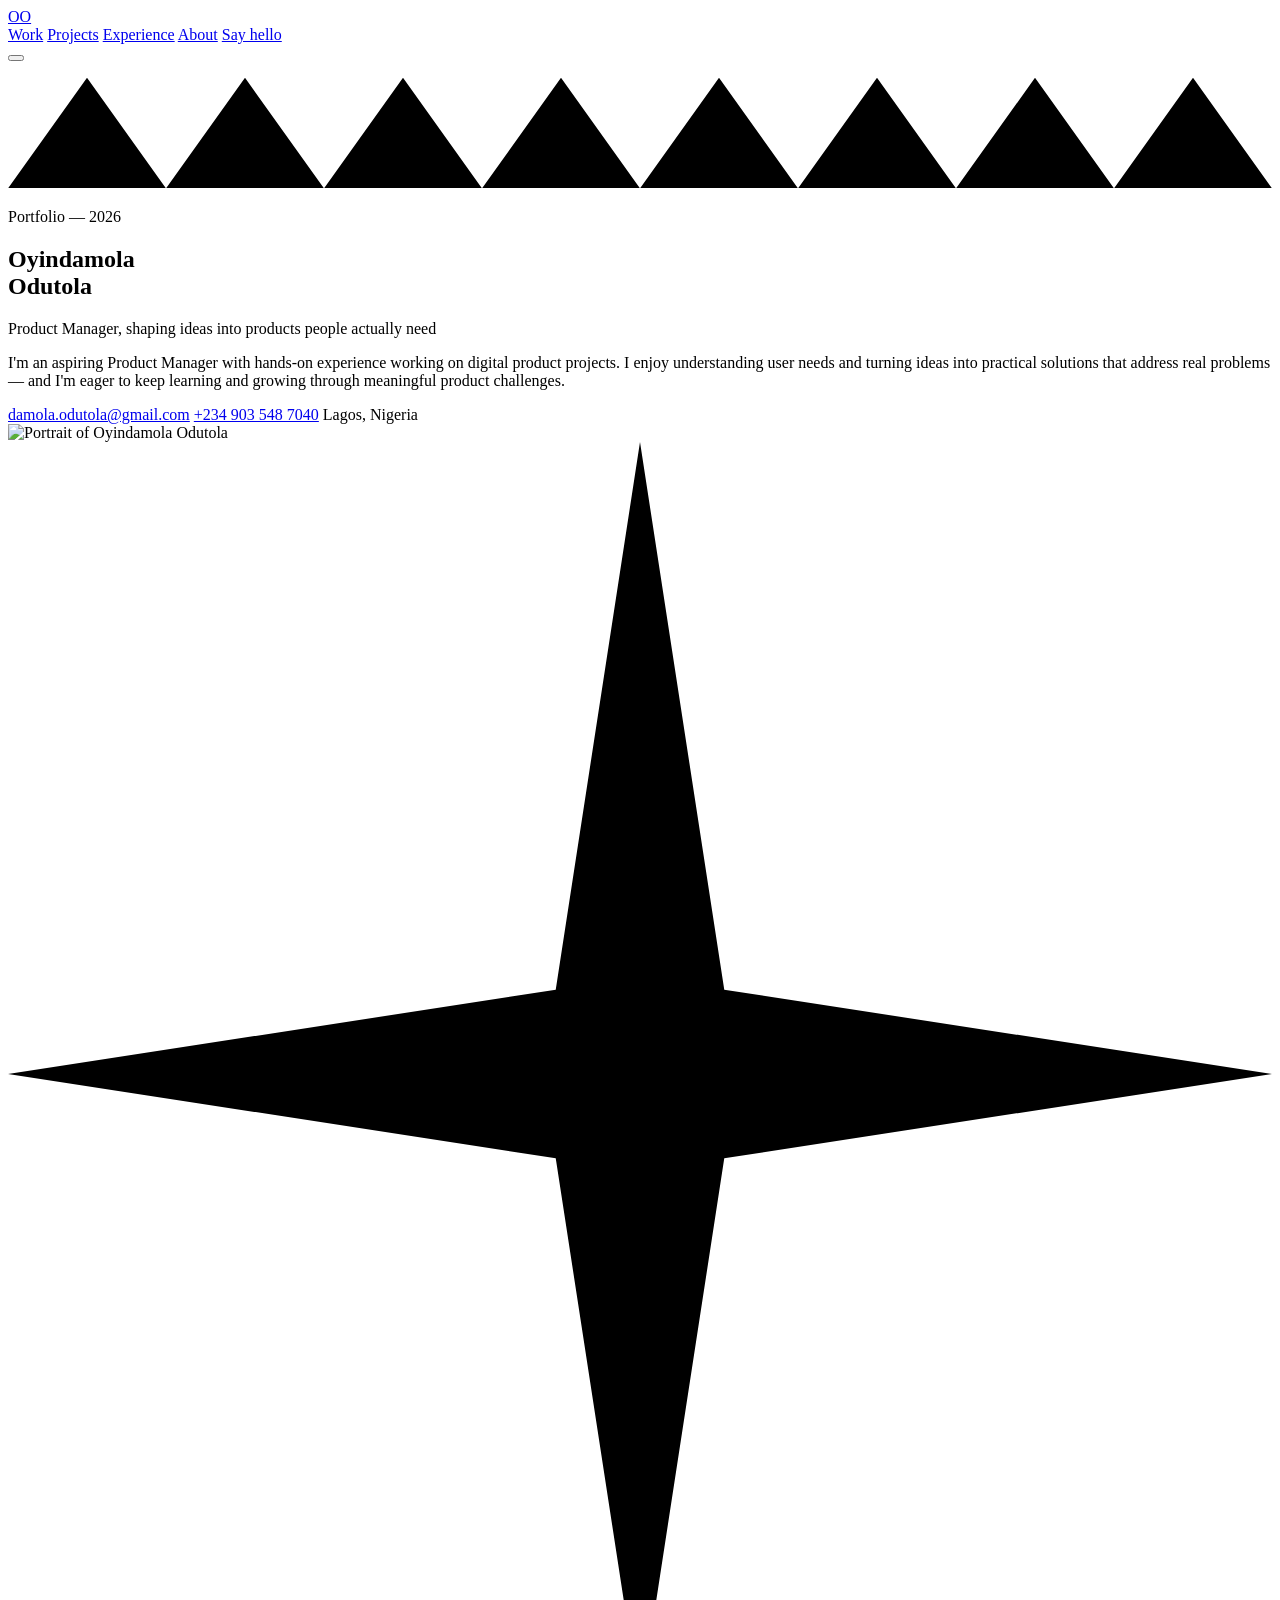
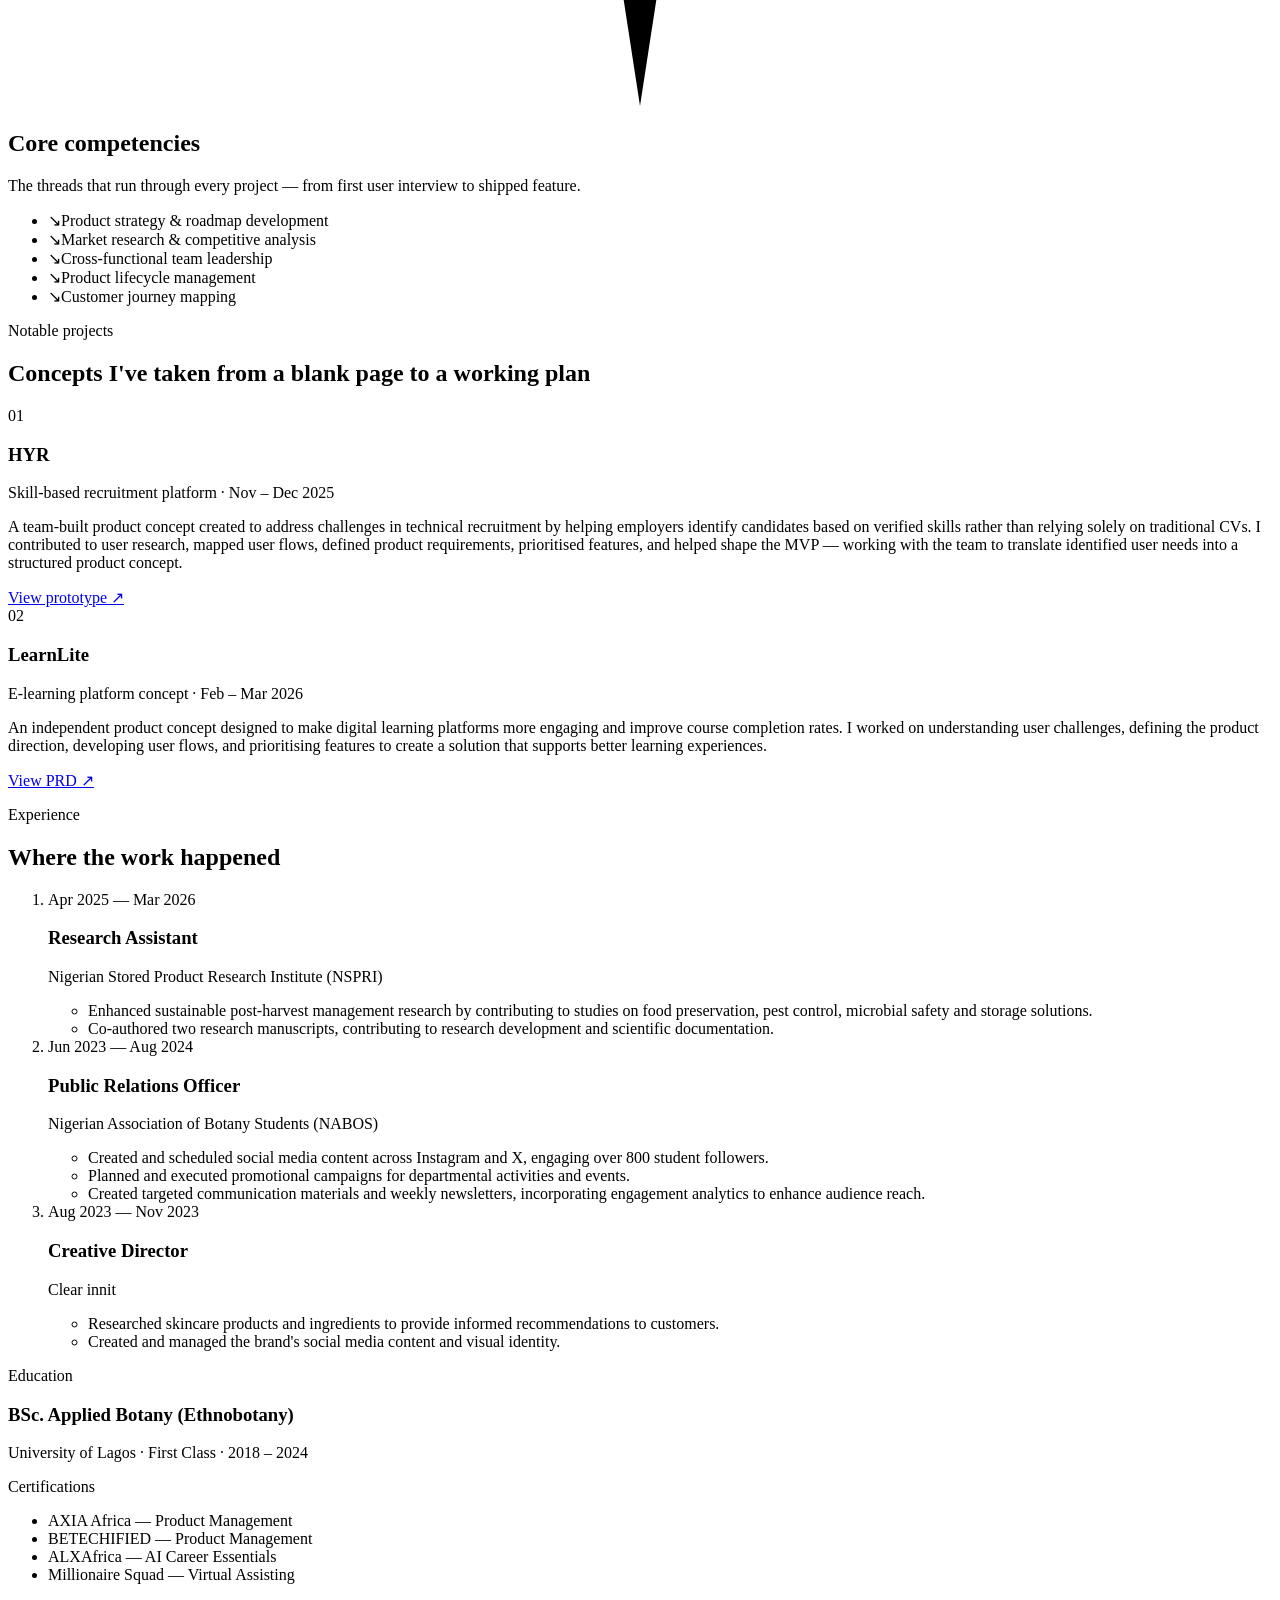
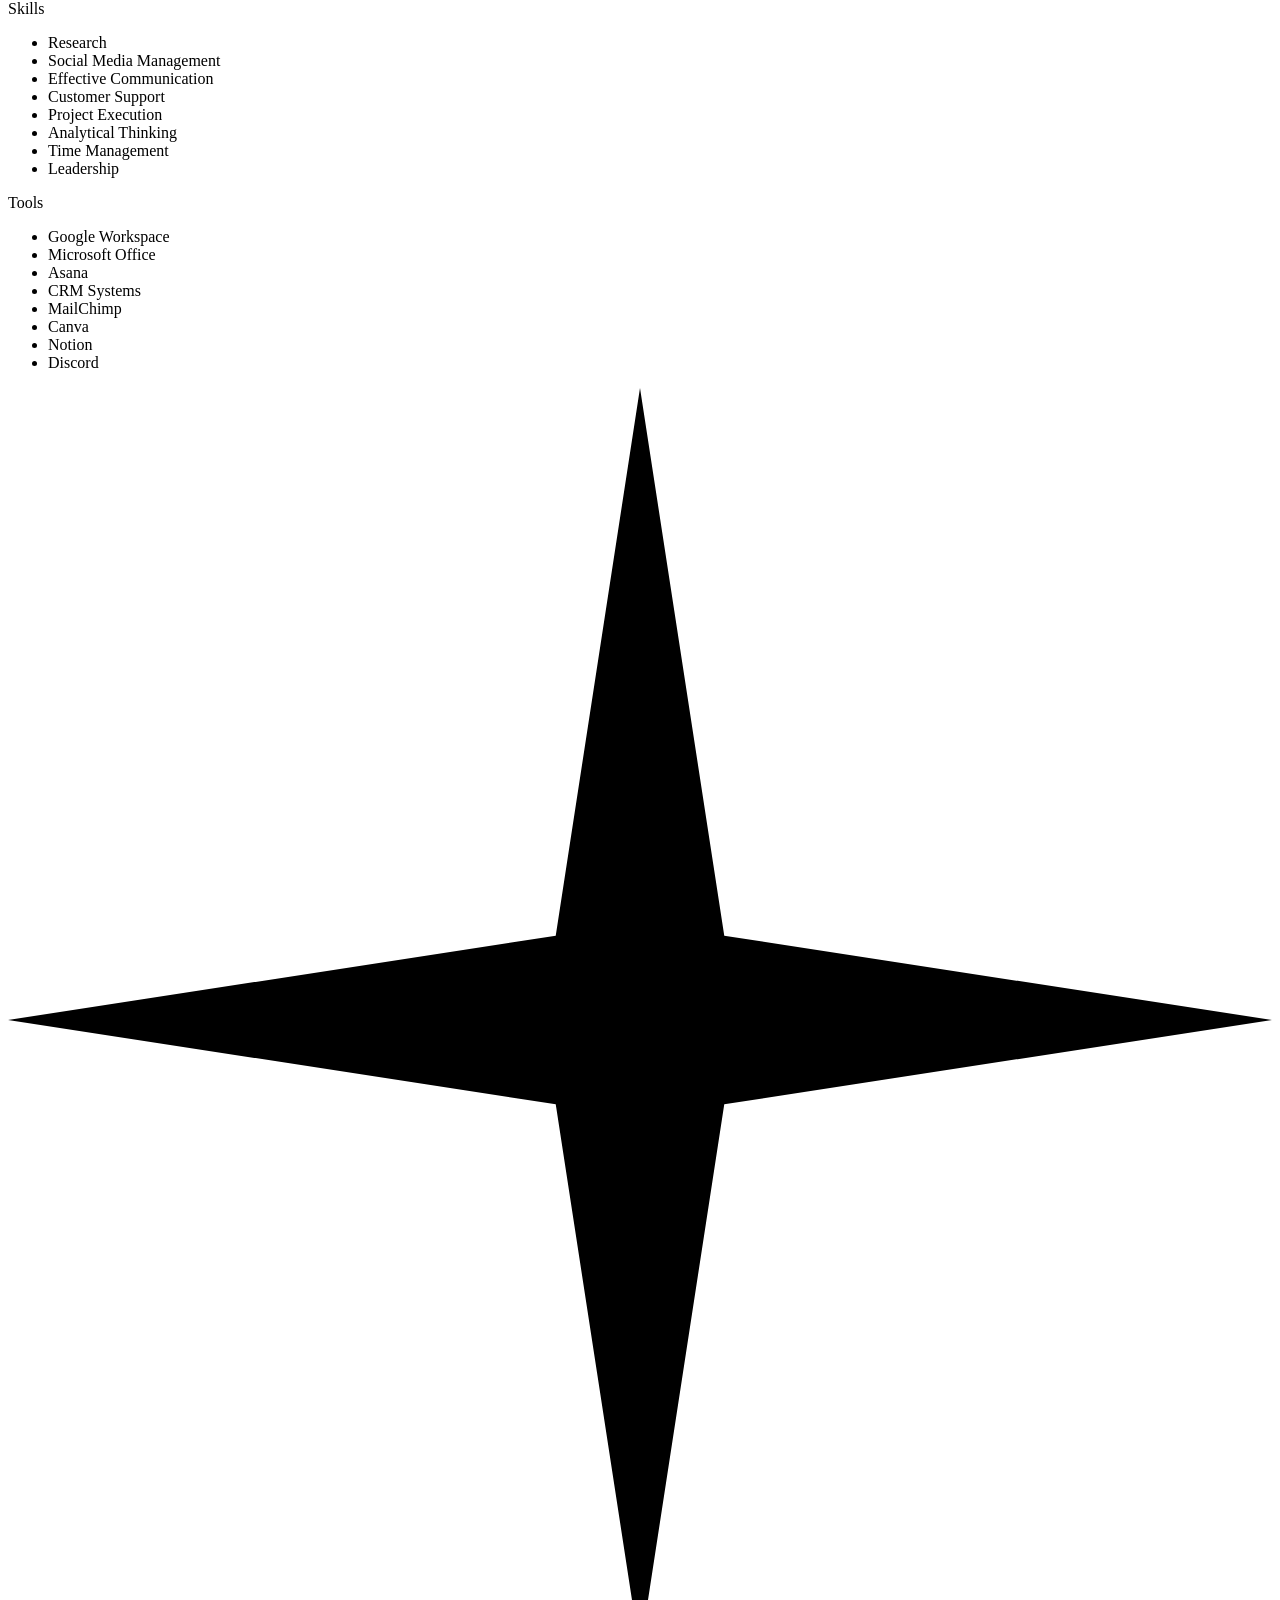
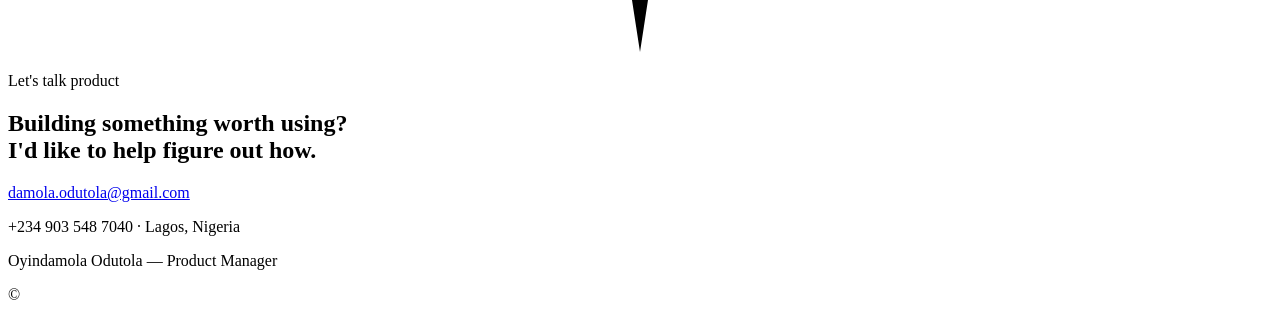
==== index.html @ ddc4e9e8 "Index.html file (groundwork)" ====
<!DOCTYPE html>
<html lang="en">
<head>
<meta charset="UTF-8" />
<meta name="viewport" content="width=device-width, initial-scale=1.0" />
<title>Oyindamola Odutola — Product Manager</title>
<meta name="description" content="Portfolio of Oyindamola Odutola, Product Manager — product strategy, research-led design, and product lifecycle management." />
<link rel="preconnect" href="https://fonts.googleapis.com">
<link rel="preconnect" href="https://fonts.gstatic.com" crossorigin>
<link href="https://fonts.googleapis.com/css2?family=Fraunces:ital,opsz,wght@0,9..144,300;0,9..144,500;0,9..144,600;1,9..144,500&family=Manrope:wght@400;500;600;700;800&display=swap" rel="stylesheet">
<link rel="stylesheet" href="css/styles.css">
</head>
<body>

<div class="grain"></div>

<header class="nav" id="nav">
  <a href="#top" class="nav__mark">OO</a>
  <nav class="nav__links">
    <a href="#work">Work</a>
    <a href="#projects">Projects</a>
    <a href="#experience">Experience</a>
    <a href="#about">About</a>
    <a href="#contact" class="nav__cta">Say hello</a>
  </nav>
  <button class="nav__toggle" id="navToggle" aria-label="Open menu" aria-expanded="false">
    <span></span><span></span><span></span>
  </button>
</header>

<main>

  <!-- HERO -->
  <section class="hero" id="top">
    <div class="hero__pattern" aria-hidden="true">
      <svg viewBox="0 0 400 40" preserveAspectRatio="none" class="hero__zig">
        <polyline points="0,40 25,5 50,40 75,5 100,40 125,5 150,40 175,5 200,40 225,5 250,40 275,5 300,40 325,5 350,40 375,5 400,40" />
      </svg>
    </div>

    <div class="hero__inner">
      <div class="hero__text">
        <p class="eyebrow">Portfolio — 2026</p>
        <h1 class="hero__name">
          Oyindamola<br><span>Odutola</span>
        </h1>
        <p class="hero__role">Product Manager, shaping ideas into products people actually need</p>
        <p class="hero__intro">I'm an aspiring Product Manager with hands-on experience working on digital product projects. I enjoy understanding user needs and turning ideas into practical solutions that address real problems — and I'm eager to keep learning and growing through meaningful product challenges.</p>
        <div class="hero__contact">
          <a href="mailto:damola.odutola@gmail.com">damola.odutola@gmail.com</a>
          <span class="dot" aria-hidden="true"></span>
          <a href="tel:+2349035487040">+234 903 548 7040</a>
          <span class="dot" aria-hidden="true"></span>
          <span>Lagos, Nigeria</span>
        </div>
      </div>

      <div class="hero__portrait">
        <div class="hero__portrait-frame">
          <img src="assets/oyinda.jpg" alt="Portrait of Oyindamola Odutola" />
        </div>
        <svg class="spark spark--1" viewBox="0 0 60 60" aria-hidden="true"><path d="M30 0 L34 26 L60 30 L34 34 L30 60 L26 34 L0 30 L26 26 Z"/></svg>
      </div>
    </div>
  </section>

  <!-- CORE COMPETENCIES -->
  <section class="strengths" id="work">
    <div class="strengths__head">
      <h2>Core competencies</h2>
      <p>The threads that run through every project — from first user interview to shipped feature.</p>
    </div>
    <ul class="strengths__list">
      <li><span class="strengths__arrow">↘</span>Product strategy &amp; roadmap development</li>
      <li><span class="strengths__arrow">↘</span>Market research &amp; competitive analysis</li>
      <li><span class="strengths__arrow">↘</span>Cross-functional team leadership</li>
      <li><span class="strengths__arrow">↘</span>Product lifecycle management</li>
      <li><span class="strengths__arrow">↘</span>Customer journey mapping</li>
    </ul>
  </section>

  <!-- PROJECTS -->
  <section class="projects" id="projects">
    <div class="section-head">
      <p class="eyebrow eyebrow--dark">Notable projects</p>
      <h2>Concepts I've taken from a blank page to a working plan</h2>
    </div>

    <article class="project">
      <div class="project__index">01</div>
      <div class="project__body">
        <h3>HYR</h3>
        <p class="project__tag">Skill-based recruitment platform · Nov – Dec 2025</p>
        <p>A team-built product concept created to address challenges in technical recruitment by helping employers identify candidates based on verified skills rather than relying solely on traditional CVs. I contributed to user research, mapped user flows, defined product requirements, prioritised features, and helped shape the MVP — working with the team to translate identified user needs into a structured product concept.</p>
        <a class="project__link" href="https://www.figma.com/design/SMCqsNbEdlkwix0XKH2Zfy/Untitled?mode-id=0-1&p=1" target="_blank" rel="noopener">View prototype ↗</a>
      </div>
    </article>

    <article class="project">
      <div class="project__index">02</div>
      <div class="project__body">
        <h3>LearnLite</h3>
        <p class="project__tag">E-learning platform concept · Feb – Mar 2026</p>
        <p>An independent product concept designed to make digital learning platforms more engaging and improve course completion rates. I worked on understanding user challenges, defining the product direction, developing user flows, and prioritising features to create a solution that supports better learning experiences.</p>
        <a class="project__link" href="https://app.notion.com/p/Axia-Africa-Product-management-project-by-Oyindamola-Odutola-0f46622f436d4f3d8ca7ef68ef41b568" target="_blank" rel="noopener">View PRD ↗</a>
      </div>
    </article>
  </section>

  <!-- EXPERIENCE -->
  <section class="experience" id="experience">
    <div class="section-head section-head--light">
      <p class="eyebrow">Experience</p>
      <h2>Where the work happened</h2>
    </div>

    <ol class="timeline">
      <li class="timeline__item">
        <div class="timeline__date">Apr 2025 — Mar 2026</div>
        <div class="timeline__content">
          <h3>Research Assistant</h3>
          <p class="timeline__org">Nigerian Stored Product Research Institute (NSPRI)</p>
          <ul>
            <li>Enhanced sustainable post-harvest management research by contributing to studies on food preservation, pest control, microbial safety and storage solutions.</li>
            <li>Co-authored two research manuscripts, contributing to research development and scientific documentation.</li>
          </ul>
        </div>
      </li>

      <li class="timeline__item">
        <div class="timeline__date">Jun 2023 — Aug 2024</div>
        <div class="timeline__content">
          <h3>Public Relations Officer</h3>
          <p class="timeline__org">Nigerian Association of Botany Students (NABOS)</p>
          <ul>
            <li>Created and scheduled social media content across Instagram and X, engaging over 800 student followers.</li>
            <li>Planned and executed promotional campaigns for departmental activities and events.</li>
            <li>Created targeted communication materials and weekly newsletters, incorporating engagement analytics to enhance audience reach.</li>
          </ul>
        </div>
      </li>

      <li class="timeline__item">
        <div class="timeline__date">Aug 2023 — Nov 2023</div>
        <div class="timeline__content">
          <h3>Creative Director</h3>
          <p class="timeline__org">Clear innit</p>
          <ul>
            <li>Researched skincare products and ingredients to provide informed recommendations to customers.</li>
            <li>Created and managed the brand's social media content and visual identity.</li>
          </ul>
        </div>
      </li>
    </ol>
  </section>

  <!-- ABOUT: EDUCATION + CERTS + SKILLS -->
  <section class="about" id="about">
    <div class="about__col">
      <p class="eyebrow eyebrow--dark">Education</p>
      <h3>BSc. Applied Botany <span>(Ethnobotany)</span></h3>
      <p class="about__meta">University of Lagos · First Class · 2018 – 2024</p>

      <p class="eyebrow eyebrow--dark about__certs-label">Certifications</p>
      <ul class="about__certs">
        <li>AXIA Africa — Product Management</li>
        <li>BETECHIFIED — Product Management</li>
        <li>ALXAfrica — AI Career Essentials</li>
        <li>Millionaire Squad — Virtual Assisting</li>
      </ul>
    </div>

    <div class="about__col">
      <p class="eyebrow eyebrow--dark">Skills</p>
      <ul class="pills">
        <li>Research</li>
        <li>Social Media Management</li>
        <li>Effective Communication</li>
        <li>Customer Support</li>
        <li>Project Execution</li>
        <li>Analytical Thinking</li>
        <li>Time Management</li>
        <li>Leadership</li>
      </ul>

      <p class="eyebrow eyebrow--dark about__certs-label">Tools</p>
      <ul class="pills pills--outline">
        <li>Google Workspace</li>
        <li>Microsoft Office</li>
        <li>Asana</li>
        <li>CRM Systems</li>
        <li>MailChimp</li>
        <li>Canva</li>
        <li>Notion</li>
        <li>Discord</li>
      </ul>
    </div>
  </section>

  <!-- CONTACT -->
  <section class="contact" id="contact">
    <svg class="spark spark--2" viewBox="0 0 60 60" aria-hidden="true"><path d="M30 0 L34 26 L60 30 L34 34 L30 60 L26 34 L0 30 L26 26 Z"/></svg>
    <p class="eyebrow">Let's talk product</p>
    <h2>Building something worth using?<br>I'd like to help figure out how.</h2>
    <a class="contact__cta" href="mailto:damola.odutola@gmail.com">damola.odutola@gmail.com</a>
    <p class="contact__phone">+234 903 548 7040 · Lagos, Nigeria</p>
  </section>

</main>

<footer class="footer">
  <p>Oyindamola Odutola — Product Manager</p>
  <p>&copy; <span id="year"></span></p>
</footer>

<script src="js/script.js"></script>
</body>
</html>
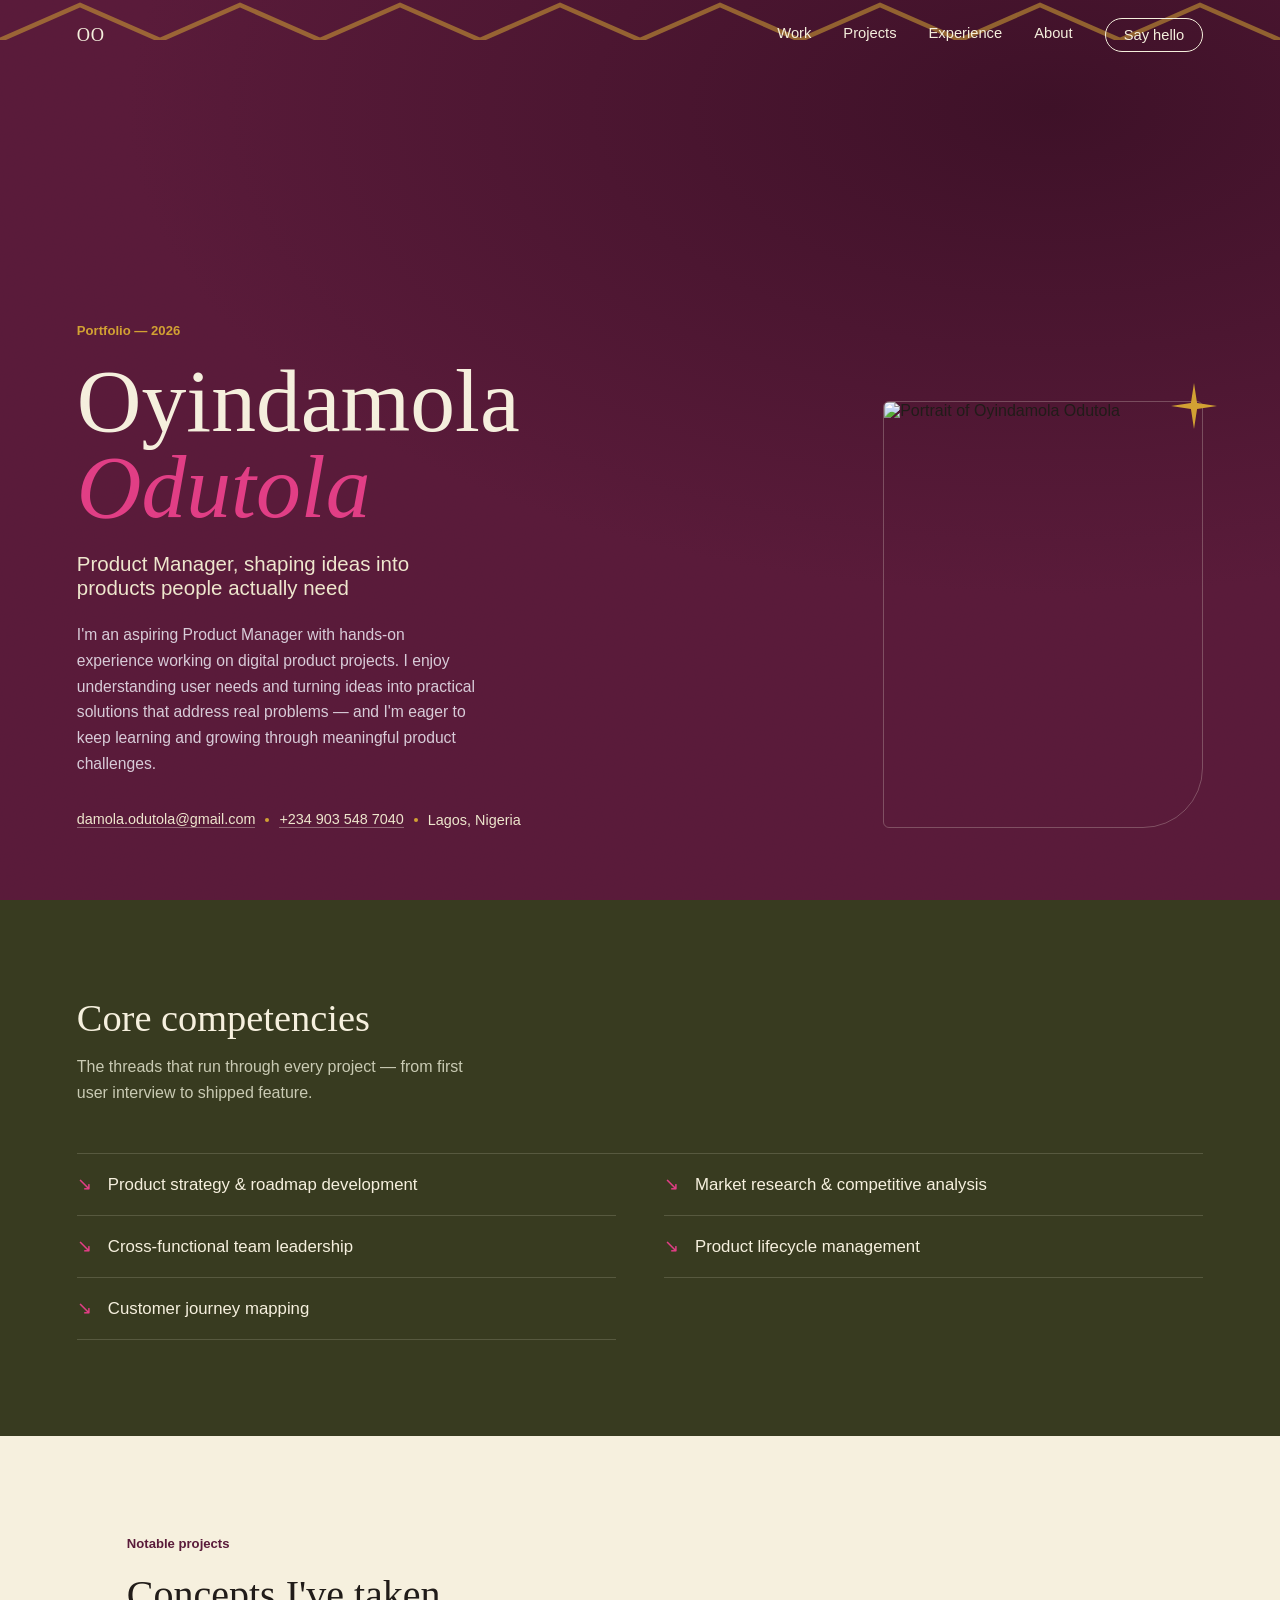
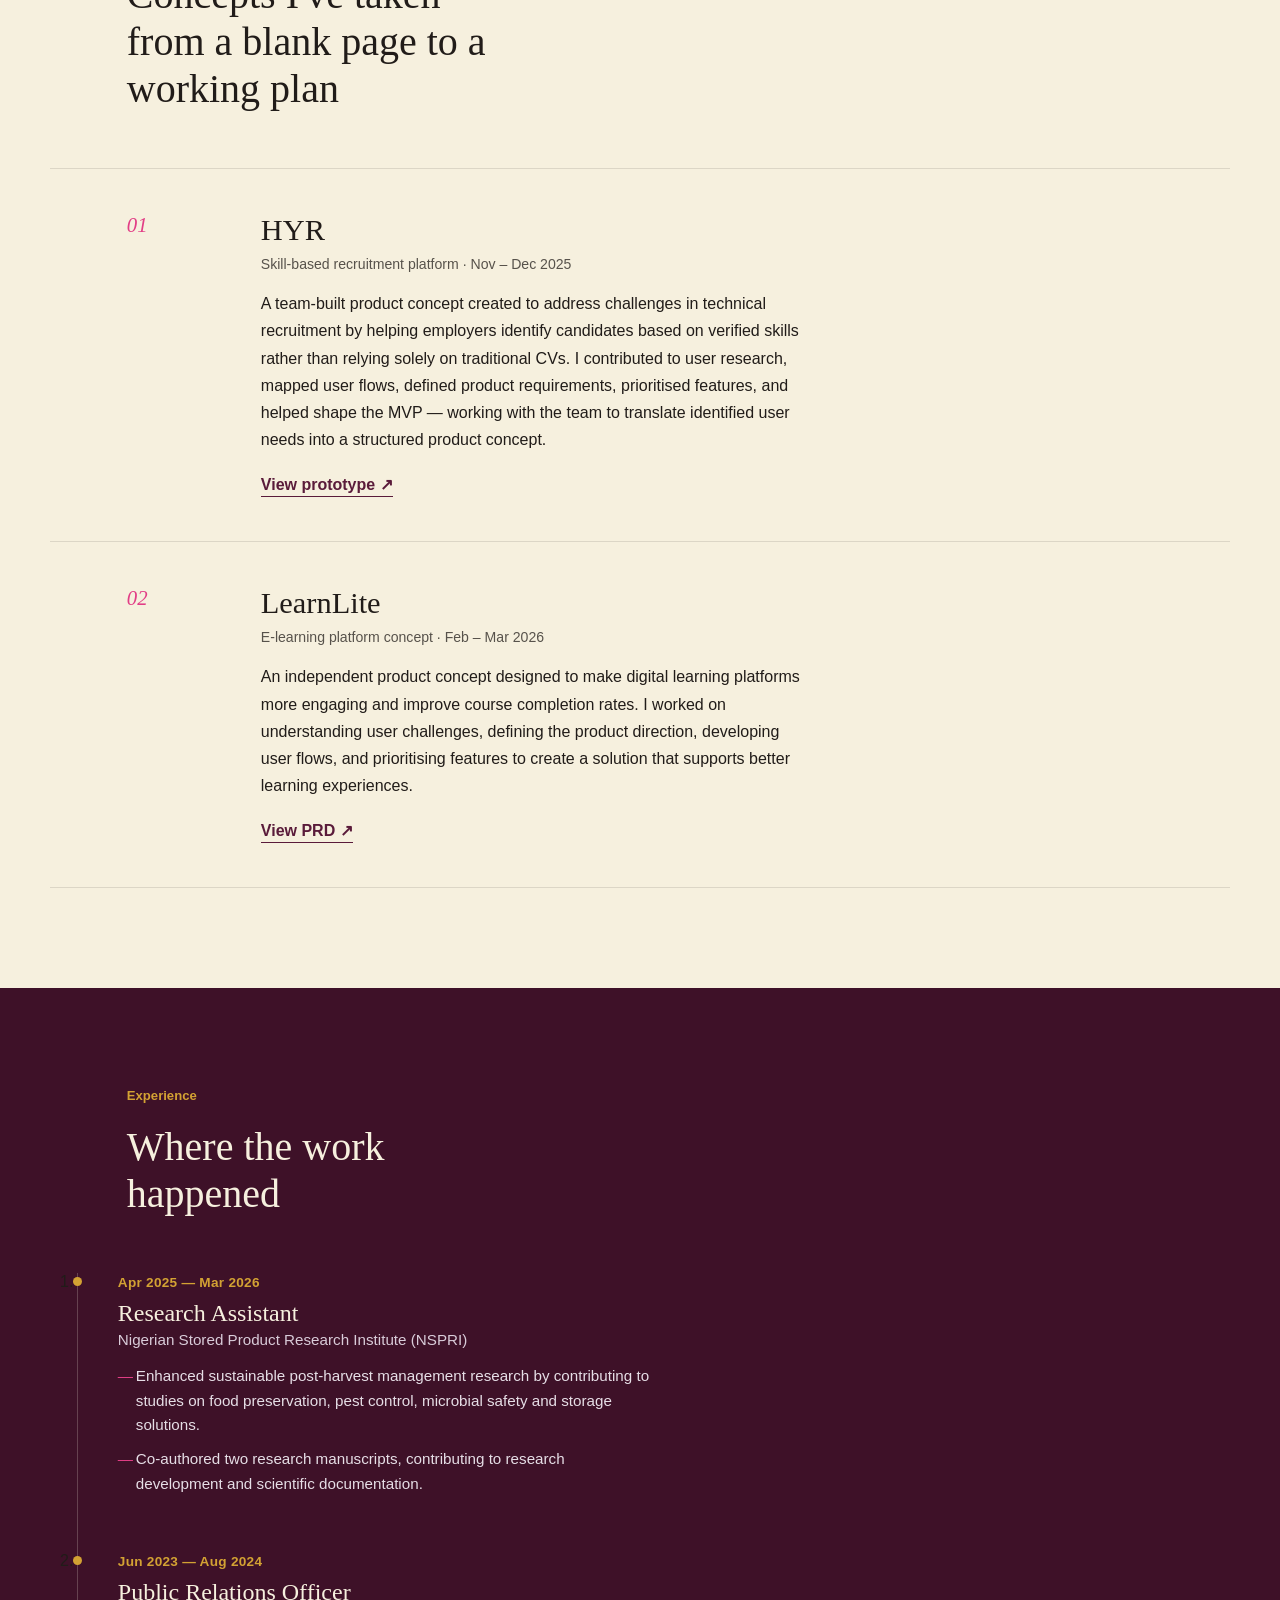
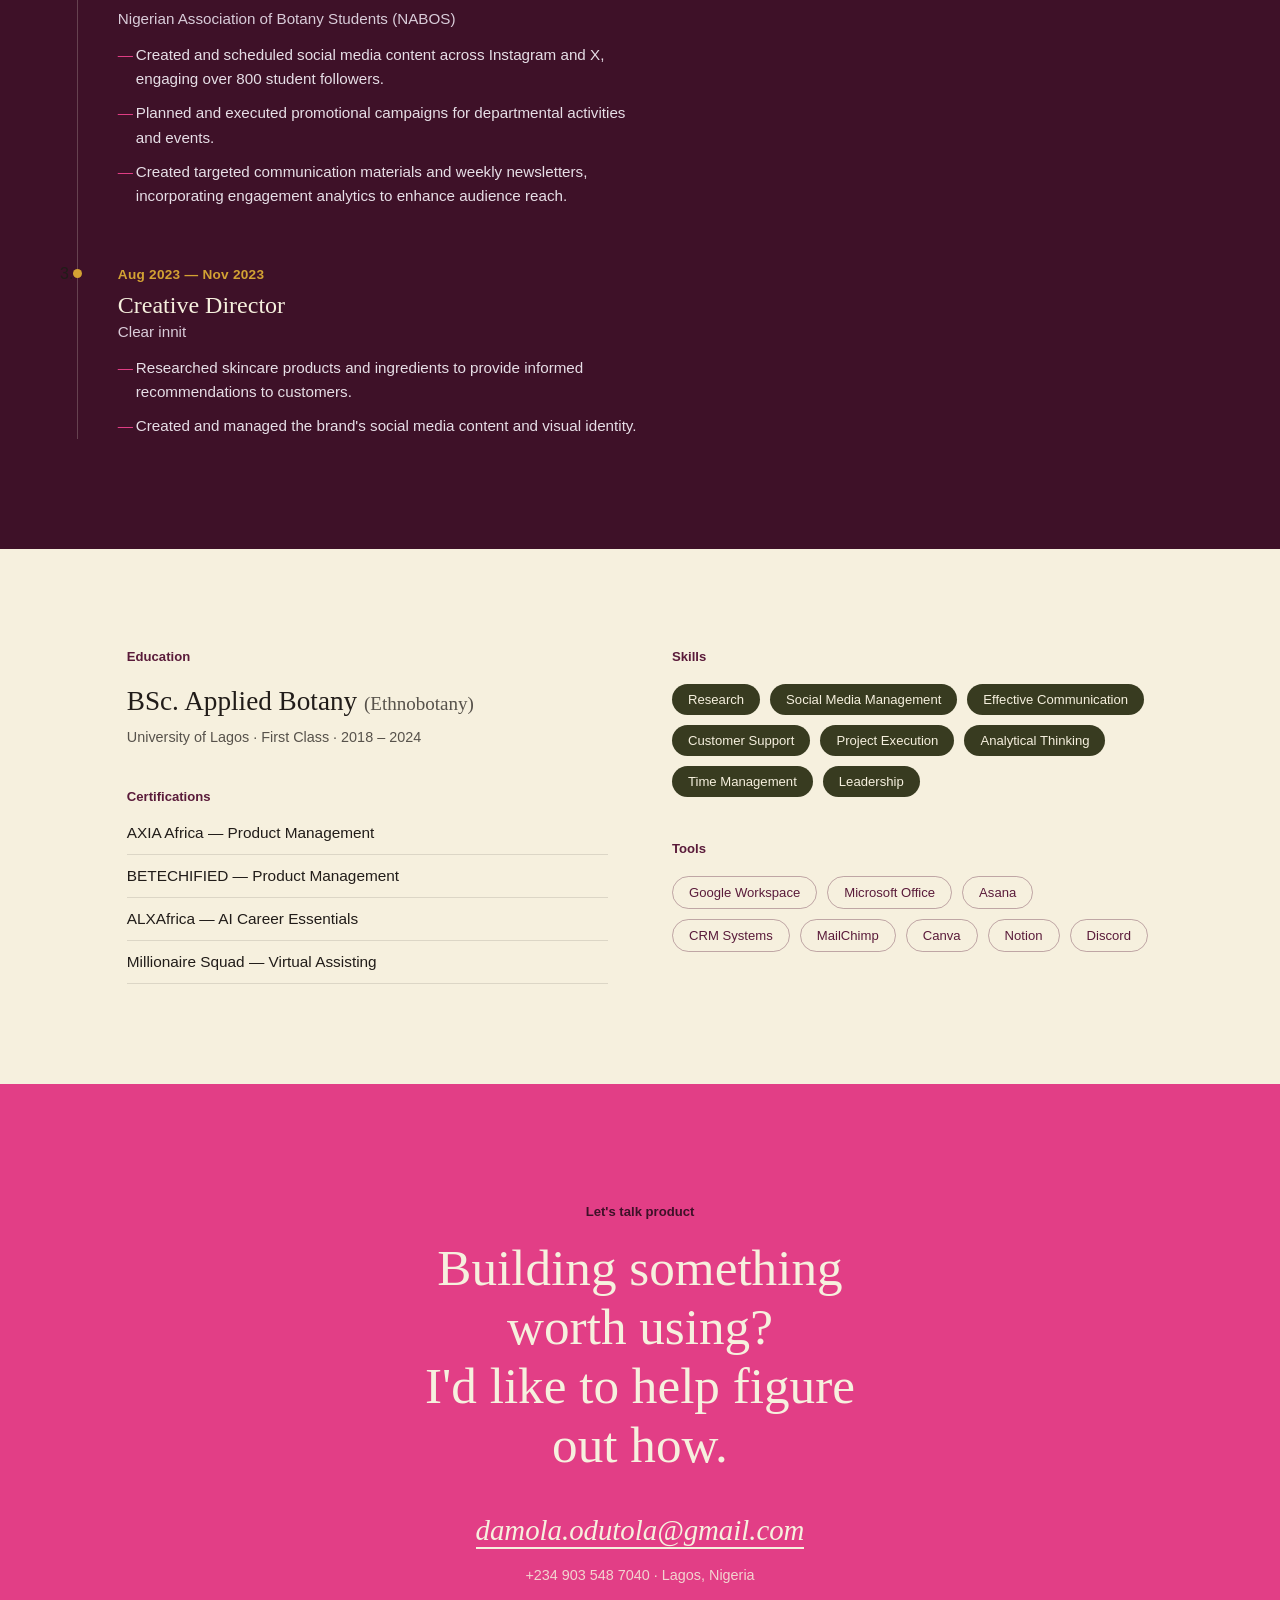
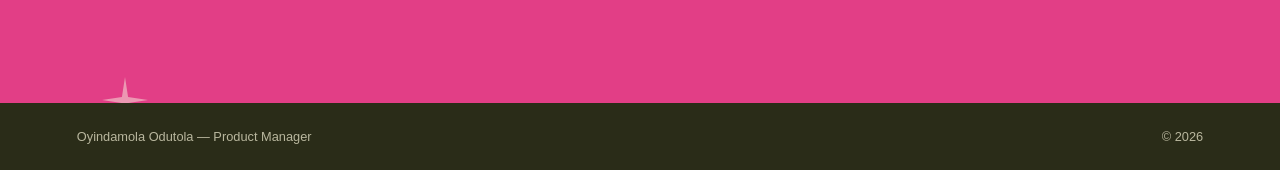
==== commit ac5e6329: "Fixed index.html" ====
--- a/index.html
+++ b/index.html
@@ -8,7 +8,7 @@
 <link rel="preconnect" href="https://fonts.googleapis.com">
 <link rel="preconnect" href="https://fonts.gstatic.com" crossorigin>
 <link href="https://fonts.googleapis.com/css2?family=Fraunces:ital,opsz,wght@0,9..144,300;0,9..144,500;0,9..144,600;1,9..144,500&family=Manrope:wght@400;500;600;700;800&display=swap" rel="stylesheet">
-<link rel="stylesheet" href="css/styles.css">
+<link rel="stylesheet" href="styles.css">
 </head>
 <body>
 
@@ -57,7 +57,7 @@
 
       <div class="hero__portrait">
         <div class="hero__portrait-frame">
-          <img src="assets/oyinda.jpg" alt="Portrait of Oyindamola Odutola" />
+          <img src="oyinda.jpg" alt="Portrait of Oyindamola Odutola" />
         </div>
         <svg class="spark spark--1" viewBox="0 0 60 60" aria-hidden="true"><path d="M30 0 L34 26 L60 30 L34 34 L30 60 L26 34 L0 30 L26 26 Z"/></svg>
       </div>
@@ -213,6 +213,6 @@
   <p>&copy; <span id="year"></span></p>
 </footer>
 
-<script src="js/script.js"></script>
+<script src="script.js"></script>
 </body>
 </html>
--- a/styles.css
+++ b/styles.css
@@ -0,0 +1,362 @@
+/* ============================================
+   TOKENS
+   ============================================ */
+:root{
+  --burgundy: #5A1B3A;
+  --burgundy-deep: #3E1128;
+  --olive: #383B20;
+  --olive-deep: #2A2C18;
+  --cream: #F6F0DE;
+  --cream-soft: #EFE7CE;
+  --pink: #E23E86;
+  --gold: #D3A233;
+  --ink: #211C19;
+  --ink-soft: #57524B;
+
+  --font-display: "Fraunces", Georgia, serif;
+  --font-body: "Manrope", -apple-system, BlinkMacSystemFont, sans-serif;
+
+  --max: 1180px;
+  --edge: clamp(24px, 6vw, 88px);
+
+  --ease: cubic-bezier(.22,.68,.16,1);
+}
+
+*,*::before,*::after{ box-sizing: border-box; }
+html{ scroll-behavior: smooth; }
+body{
+  margin:0;
+  font-family: var(--font-body);
+  background: var(--cream);
+  color: var(--ink);
+  -webkit-font-smoothing: antialiased;
+  overflow-x: hidden;
+}
+img{ max-width:100%; display:block; }
+a{ color: inherit; text-decoration: none; }
+ul{ list-style: none; margin:0; padding:0; }
+h1,h2,h3{ font-family: var(--font-display); margin:0; font-weight:500; }
+p{ margin:0; }
+
+::selection{ background: var(--pink); color: var(--cream); }
+
+:focus-visible{
+  outline: 2px solid var(--pink);
+  outline-offset: 3px;
+}
+
+@media (prefers-reduced-motion: reduce){
+  *{ animation-duration: 0.01ms !important; animation-iteration-count: 1 !important; transition-duration: 0.01ms !important; scroll-behavior:auto !important; }
+}
+
+.grain{
+  position: fixed; inset:0; pointer-events:none; z-index: 999;
+  opacity: .035; mix-blend-mode: multiply;
+  background-image: url("data:image/svg+xml,%3Csvg xmlns='http://www.w3.org/2000/svg' width='120' height='120'%3E%3Cfilter id='n'%3E%3CfeTurbulence type='fractalNoise' baseFrequency='0.9' numOctaves='2' stitchTiles='stitch'/%3E%3C/filter%3E%3Crect width='100%25' height='100%25' filter='url(%23n)'/%3E%3C/svg%3E");
+}
+
+/* ============================================
+   NAV
+   ============================================ */
+.nav{
+  position: fixed; top:0; left:0; right:0; z-index: 100;
+  display:flex; align-items:center; justify-content:space-between;
+  padding: 18px var(--edge);
+  background: rgba(62,17,40,0);
+  border-bottom: 1px solid rgba(246,240,222,0);
+  transition: background .35s var(--ease), border-color .35s var(--ease), padding .35s var(--ease);
+}
+.nav.is-scrolled{
+  background: rgba(62,17,40,.92);
+  backdrop-filter: blur(8px);
+  border-bottom: 1px solid rgba(246,240,222,.14);
+  padding: 14px var(--edge);
+}
+.nav__mark{
+  font-family: var(--font-display); font-size: 1.15rem; letter-spacing: .04em;
+  color: var(--cream);
+}
+.nav__links{ display:flex; align-items:center; gap: 32px; }
+.nav__links a{
+  color: var(--cream); font-size: .92rem; font-weight: 500;
+  padding-bottom: 3px; border-bottom: 1px solid transparent;
+  transition: border-color .25s var(--ease);
+}
+.nav__links a:hover{ border-color: currentColor; }
+.nav__cta{
+  border: 1px solid var(--cream) !important;
+  border-radius: 999px; padding: 8px 18px !important;
+}
+.nav__toggle{ display:none; background:none; border:0; cursor:pointer; width: 34px; height: 24px; flex-direction:column; justify-content:space-between; }
+.nav__toggle span{ display:block; height:1px; background: var(--cream); }
+
+/* ============================================
+   HERO
+   ============================================ */
+.hero{
+  position: relative;
+  background: var(--burgundy);
+  background-image: radial-gradient(120% 90% at 82% 12%, var(--burgundy-deep), var(--burgundy) 60%);
+  min-height: 100vh;
+  padding: 132px var(--edge) 0;
+  display:flex; align-items:flex-end;
+  overflow:hidden;
+}
+.hero__pattern{
+  position:absolute; top:0; left:0; right:0; height:40px; line-height:0;
+}
+.hero__zig{ width:100%; height:40px; }
+.hero__zig polyline{
+  fill:none; stroke: var(--gold); stroke-width: 3;
+  opacity:.55;
+}
+.hero__inner{
+  max-width: var(--max); margin: 0 auto; width:100%;
+  display:grid; grid-template-columns: 1.15fr .85fr; gap: 48px;
+  align-items:end;
+  padding-bottom: 72px;
+}
+.hero__text{ color: var(--cream); }
+.eyebrow{
+  font-size: .82rem; color: var(--gold); font-weight: 600;
+  margin: 0 0 20px;
+}
+.eyebrow--dark{ color: var(--burgundy); }
+.hero__name{
+  font-size: clamp(3rem, 7.2vw, 5.6rem);
+  line-height: .96;
+  color: var(--cream);
+  opacity: 0; transform: translateY(18px);
+  animation: rise .9s var(--ease) .15s forwards;
+}
+.hero__name span{ color: var(--pink); font-style: italic; font-weight: 500; }
+.hero__role{
+  font-size: clamp(1.05rem, 1.6vw, 1.3rem);
+  max-width: 30ch; margin-top: 22px;
+  color: var(--cream-soft);
+  opacity: 0; transform: translateY(14px);
+  animation: rise .9s var(--ease) .32s forwards;
+}
+.hero__intro{
+  max-width: 46ch; margin-top: 22px; line-height: 1.65;
+  color: #D9CCD9; font-size: .98rem;
+  opacity: 0; transform: translateY(14px);
+  animation: rise .9s var(--ease) .48s forwards;
+}
+.hero__contact{
+  margin-top: 34px; display:flex; align-items:center; flex-wrap:wrap; gap: 10px;
+  font-size: .9rem; color: var(--cream-soft);
+  opacity: 0; transform: translateY(14px);
+  animation: rise .9s var(--ease) .62s forwards;
+}
+.hero__contact a{ border-bottom: 1px solid rgba(246,240,222,.35); transition: border-color .25s; }
+.hero__contact a:hover{ border-color: var(--gold); color: var(--gold); }
+.dot{ width:4px; height:4px; border-radius:50%; background: var(--gold); display:inline-block; }
+
+@keyframes rise{ to{ opacity:1; transform:none; } }
+
+.hero__portrait{ position:relative; justify-self:end; }
+.hero__portrait-frame{
+  width: min(320px, 70vw);
+  aspect-ratio: 3/4;
+  overflow:hidden;
+  border-radius: 6px 6px 60px 6px;
+  border: 1px solid rgba(246,240,222,.25);
+  opacity: 0;
+  animation: fadeIn 1s var(--ease) .3s forwards;
+}
+.hero__portrait-frame img{ width:100%; height:100%; object-fit: cover; }
+@keyframes fadeIn{ to{ opacity:1; } }
+
+.spark{ position:absolute; width: 46px; height:46px; fill: var(--gold); }
+.spark--1{ top: -18px; right: -14px; }
+.spark--2{ top: -30px; left: 50%; transform: translateX(-50%); }
+
+/* ============================================
+   STRENGTHS
+   ============================================ */
+.strengths{
+  background: var(--olive);
+  color: var(--cream);
+  padding: 96px var(--edge);
+}
+.strengths__head{
+  max-width: var(--max); margin: 0 auto 48px;
+}
+.strengths__head h2{ font-size: clamp(1.8rem, 3vw, 2.4rem); color: var(--cream); }
+.strengths__head p{ margin-top: 14px; max-width: 46ch; color: #C9CAB3; line-height:1.6; }
+
+.strengths__list{
+  max-width: var(--max); margin: 0 auto;
+  display:grid; grid-template-columns: repeat(2, 1fr); gap: 0 48px;
+  border-top: 1px solid rgba(246,240,222,.16);
+}
+.strengths__list li{
+  padding: 20px 0;
+  border-bottom: 1px solid rgba(246,240,222,.16);
+  font-size: 1.05rem;
+  display:flex; align-items:center; gap: 16px;
+}
+.strengths__arrow{ color: var(--pink); font-size: 1.1rem; }
+
+/* ============================================
+   SECTION HEAD (shared)
+   ============================================ */
+.section-head{ max-width: var(--max); margin: 0 auto 56px; padding: 0 var(--edge); }
+.section-head h2{ font-size: clamp(1.8rem, 3.2vw, 2.5rem); max-width: 20ch; margin-top: 12px; }
+.section-head--light h2{ color: var(--cream); }
+
+/* ============================================
+   PROJECTS
+   ============================================ */
+.projects{ background: var(--cream); padding: 100px 0; }
+.project{
+  max-width: var(--max); margin: 0 auto;
+  display:grid; grid-template-columns: 110px 1fr;
+  gap: 24px;
+  padding: 44px var(--edge);
+  border-top: 1px solid rgba(33,28,25,.12);
+}
+.project:last-of-type{ border-bottom: 1px solid rgba(33,28,25,.12); }
+.project__index{
+  font-family: var(--font-display); font-style: italic;
+  font-size: 1.3rem; color: var(--pink);
+}
+.project__body{ max-width: 62ch; }
+.project__body h3{ font-size: 1.9rem; }
+.project__tag{ color: var(--ink-soft); font-size: .88rem; margin-top: 8px; }
+.project__body p:not(.project__tag){ line-height: 1.7; margin-top: 18px; color: var(--ink); }
+.project__link{
+  display:inline-block; margin-top: 22px;
+  font-weight: 600; color: var(--burgundy);
+  border-bottom: 1px solid var(--burgundy);
+  padding-bottom: 2px;
+  transition: color .25s, border-color .25s;
+}
+.project__link:hover{ color: var(--pink); border-color: var(--pink); }
+
+/* ============================================
+   EXPERIENCE / TIMELINE
+   ============================================ */
+.experience{ background: var(--burgundy-deep); padding: 100px 0 110px; }
+.timeline{
+  max-width: var(--max); margin: 0 auto; padding: 0 var(--edge);
+  border-left: 1px solid rgba(246,240,222,.22);
+  margin-left: var(--edge); padding-left: 0;
+}
+.timeline__item{
+  position: relative;
+  padding: 0 0 56px 40px;
+}
+.timeline__item::before{
+  content:""; position:absolute; left:-5px; top: 4px;
+  width:9px; height:9px; border-radius:50%;
+  background: var(--gold);
+}
+.timeline__item:last-child{ padding-bottom: 0; }
+.timeline__date{ color: var(--gold); font-size: .85rem; font-weight:600; letter-spacing:.02em; }
+.timeline__content h3{ color: var(--cream); font-size: 1.5rem; margin-top: 10px; }
+.timeline__org{ color: #D9CCD9; font-size: .95rem; margin-top: 4px; }
+.timeline__content ul{ margin-top: 16px; display:flex; flex-direction:column; gap: 10px; max-width: 60ch; }
+.timeline__content li{
+  color: #E6DEE6; line-height: 1.6; font-size: .95rem;
+  padding-left: 18px; position:relative;
+}
+.timeline__content li::before{
+  content:"—"; position:absolute; left:0; color: var(--pink);
+}
+
+/* ============================================
+   ABOUT
+   ============================================ */
+.about{
+  background: var(--cream);
+  padding: 100px var(--edge);
+  max-width: var(--max); margin: 0 auto;
+  display:grid; grid-template-columns: 1fr 1fr; gap: 64px;
+}
+.about__col h3{ font-size: 1.7rem; margin-top: 10px; line-height:1.3; }
+.about__col h3 span{ color: var(--ink-soft); font-weight:400; font-size:.7em; }
+.about__meta{ margin-top: 10px; color: var(--ink-soft); font-size: .9rem; }
+.about__certs-label{ margin-top: 44px; }
+.about__certs{ margin-top: 16px; display:flex; flex-direction:column; gap: 12px; }
+.about__certs li{
+  font-size: .96rem; padding-bottom:12px; border-bottom: 1px solid rgba(33,28,25,.12);
+}
+
+.pills{ margin-top: 16px; display:flex; flex-wrap:wrap; gap: 10px; }
+.pills li{
+  background: var(--olive); color: var(--cream);
+  font-size: .82rem; padding: 8px 16px; border-radius: 999px;
+}
+.pills--outline{ margin-top: 16px; }
+.pills--outline li{
+  background: transparent; color: var(--burgundy);
+  border: 1px solid rgba(90,27,58,.35);
+}
+
+/* ============================================
+   CONTACT
+   ============================================ */
+.contact{
+  position: relative;
+  background: var(--pink);
+  color: var(--cream);
+  padding: 120px var(--edge);
+  text-align:center;
+  overflow:hidden;
+}
+.contact .eyebrow{ color: var(--burgundy-deep); }
+.contact h2{
+  font-size: clamp(2rem, 4.2vw, 3.2rem);
+  max-width: 18ch; margin: 16px auto 0; line-height: 1.15;
+}
+.contact__cta{
+  display:inline-block; margin-top: 40px;
+  font-family: var(--font-display); font-style: italic;
+  font-size: clamp(1.3rem, 2.4vw, 1.8rem);
+  border-bottom: 2px solid var(--cream);
+  transition: opacity .25s;
+}
+.contact__cta:hover{ opacity: .75; }
+.contact__phone{ margin-top: 18px; font-size: .9rem; opacity: .85; }
+.contact .spark{ fill: var(--cream); opacity:.5; }
+.contact .spark--2{ top: auto; bottom: -20px; left: 8%; transform:none; }
+
+/* ============================================
+   FOOTER
+   ============================================ */
+.footer{
+  background: var(--olive-deep); color: #B9B79E;
+  padding: 26px var(--edge);
+  display:flex; justify-content:space-between; font-size: .8rem;
+}
+
+/* ============================================
+   RESPONSIVE
+   ============================================ */
+@media (max-width: 860px){
+  .nav__links{
+    position: fixed; inset: 0 0 0 auto; width: min(280px, 80vw);
+    background: var(--burgundy-deep); flex-direction:column; align-items:flex-start;
+    padding: 100px 32px; gap: 26px;
+    transform: translateX(100%); transition: transform .35s var(--ease);
+  }
+  .nav__links.is-open{ transform: none; }
+  .nav__toggle{ display:flex; }
+  .nav{ mix-blend-mode: normal; background: rgba(62,17,40,.001); }
+
+  .hero__inner{ grid-template-columns: 1fr; }
+  .hero__portrait{ justify-self:start; margin-top: 40px; order:-1; }
+  .hero{ padding-top: 110px; align-items:flex-start; }
+
+  .strengths__list{ grid-template-columns: 1fr; }
+  .project{ grid-template-columns: 1fr; }
+  .about{ grid-template-columns: 1fr; gap: 56px; }
+  .timeline{ margin-left: 8px; }
+}
+
+@media (max-width: 480px){
+  .hero__contact{ flex-direction:column; align-items:flex-start; }
+  .hero__contact .dot{ display:none; }
+}
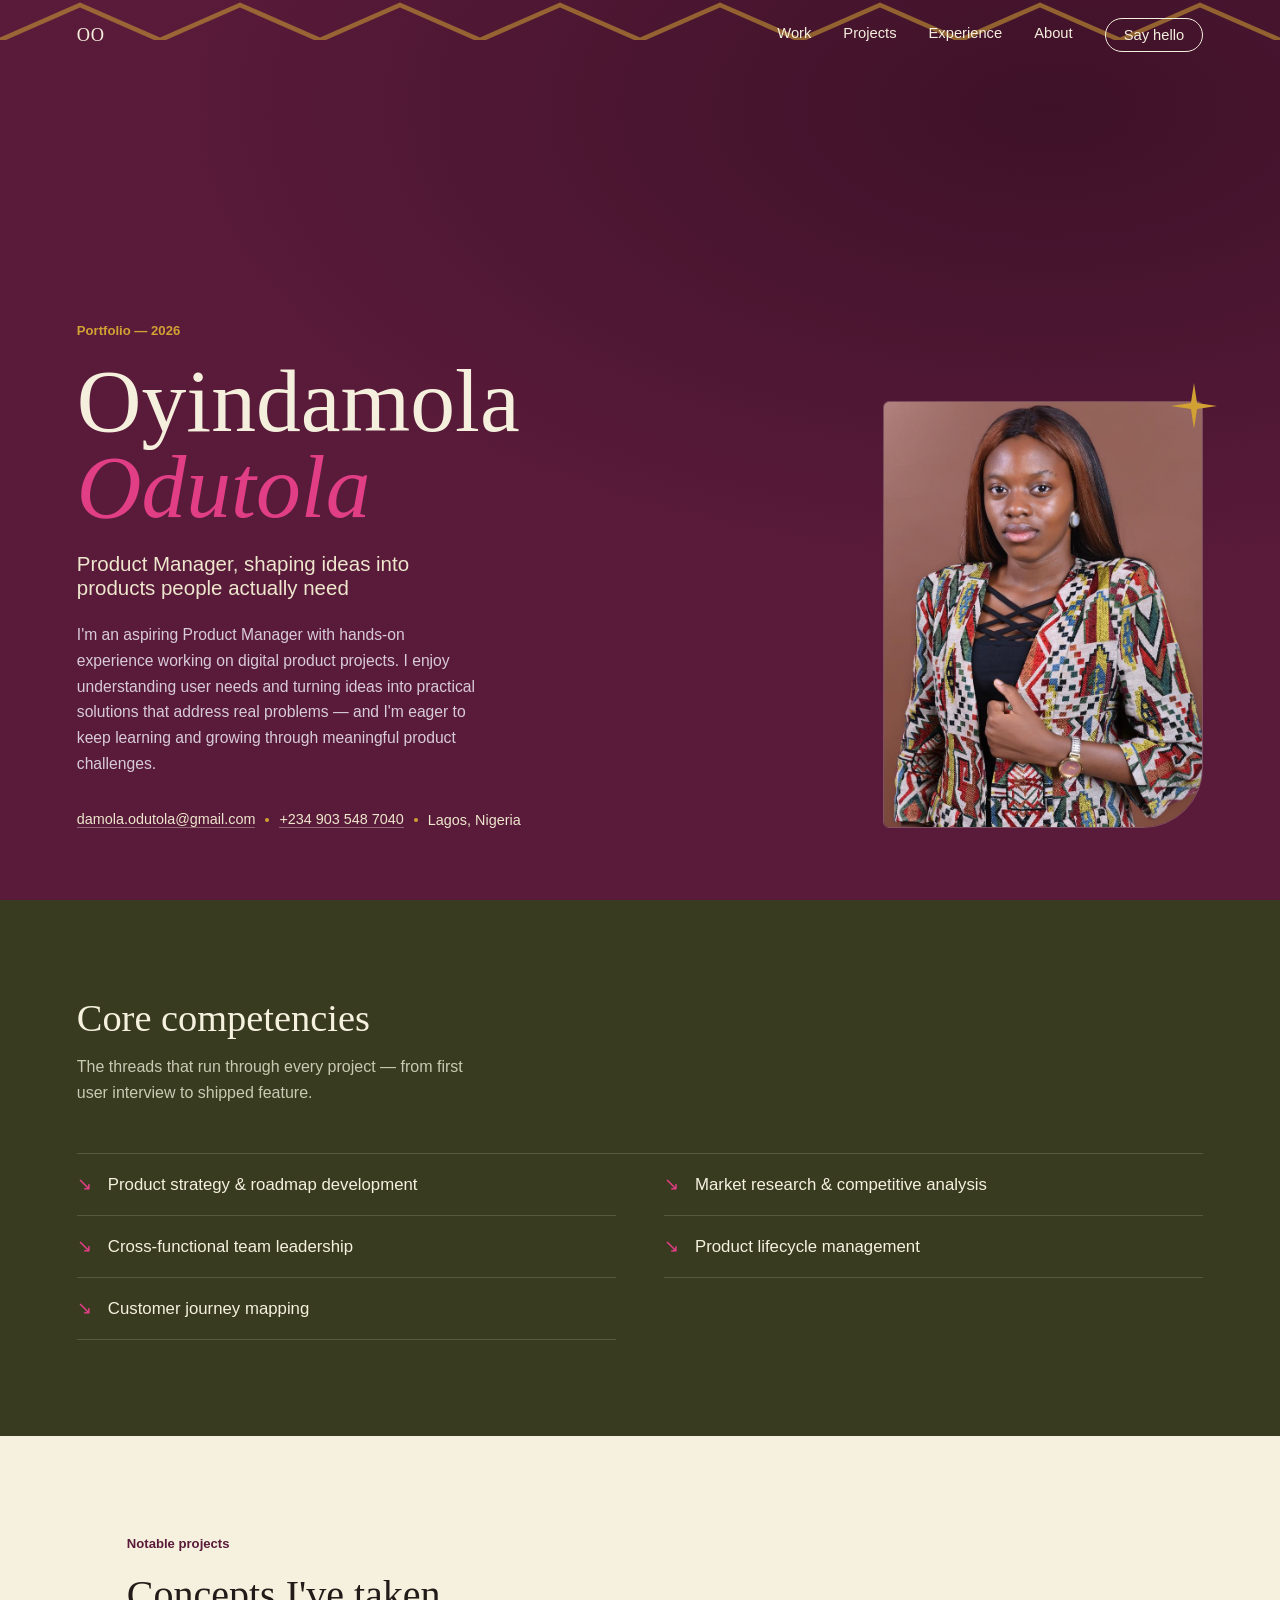
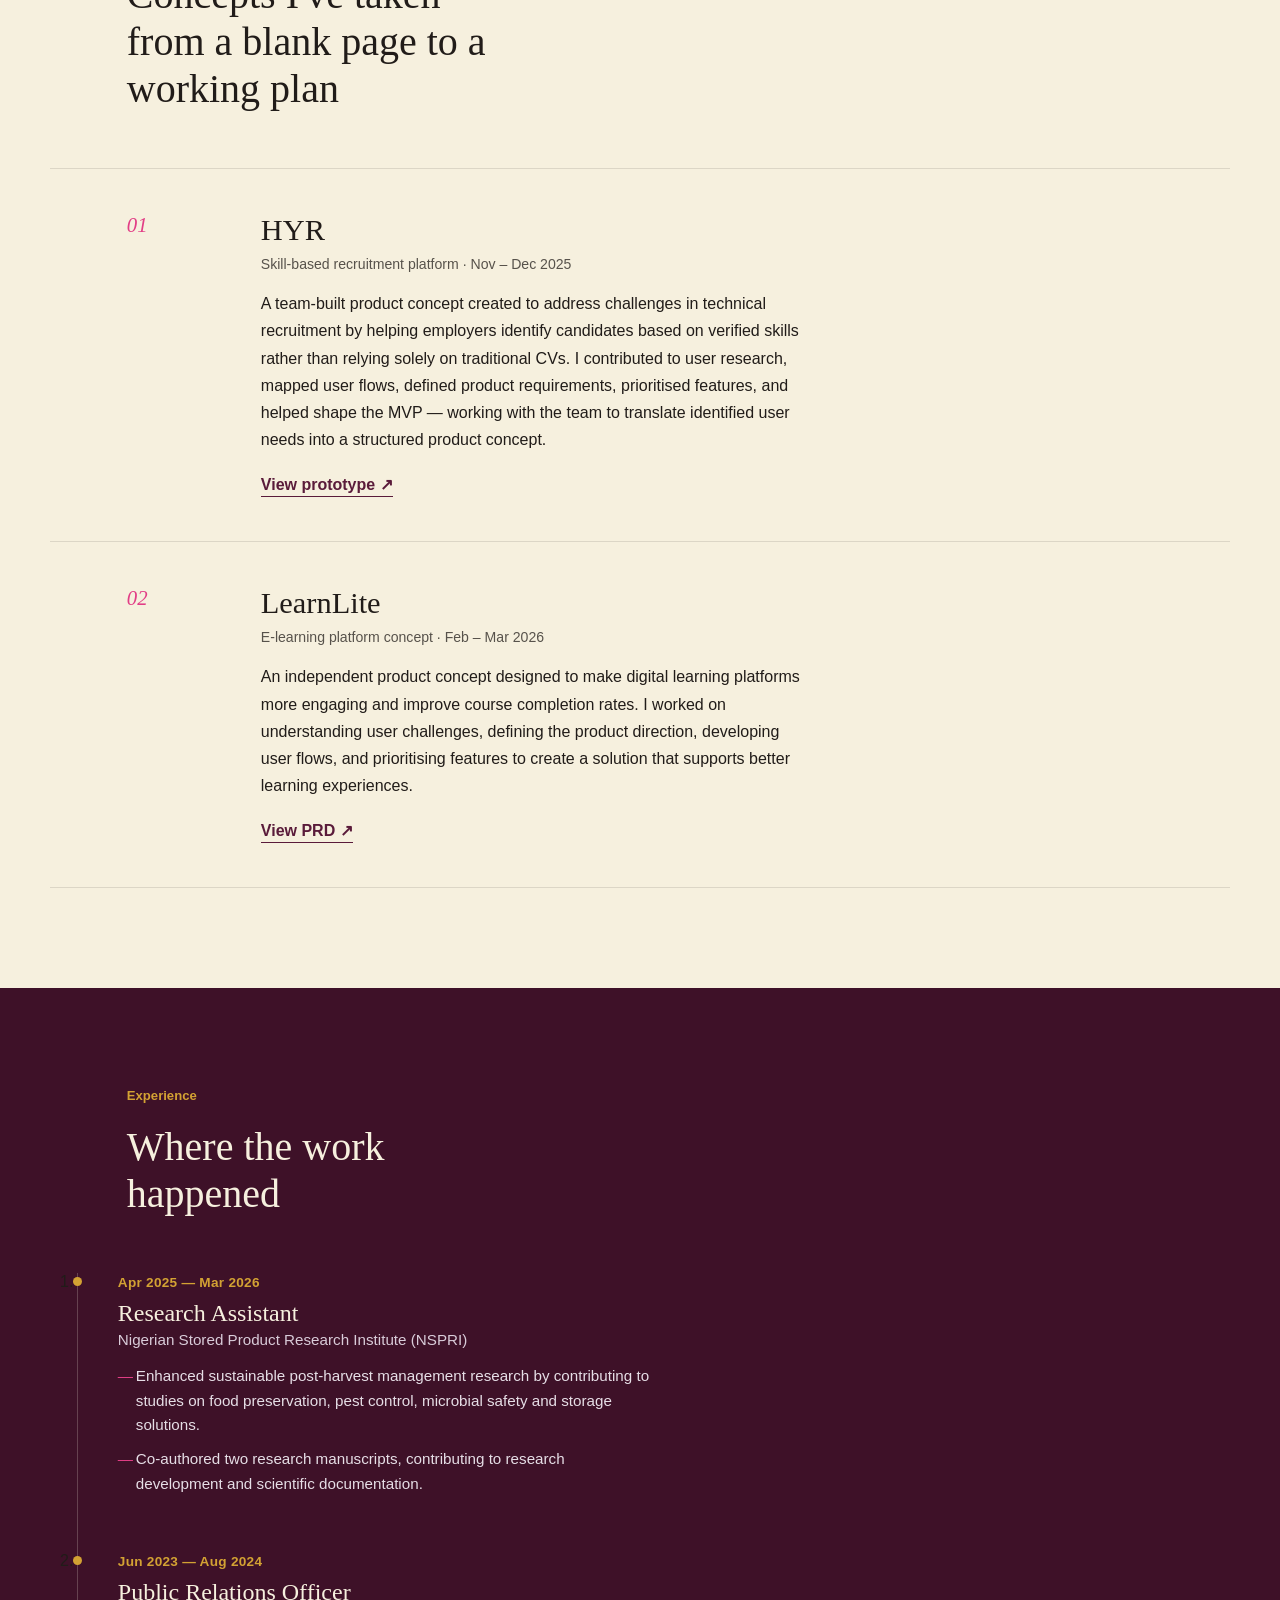
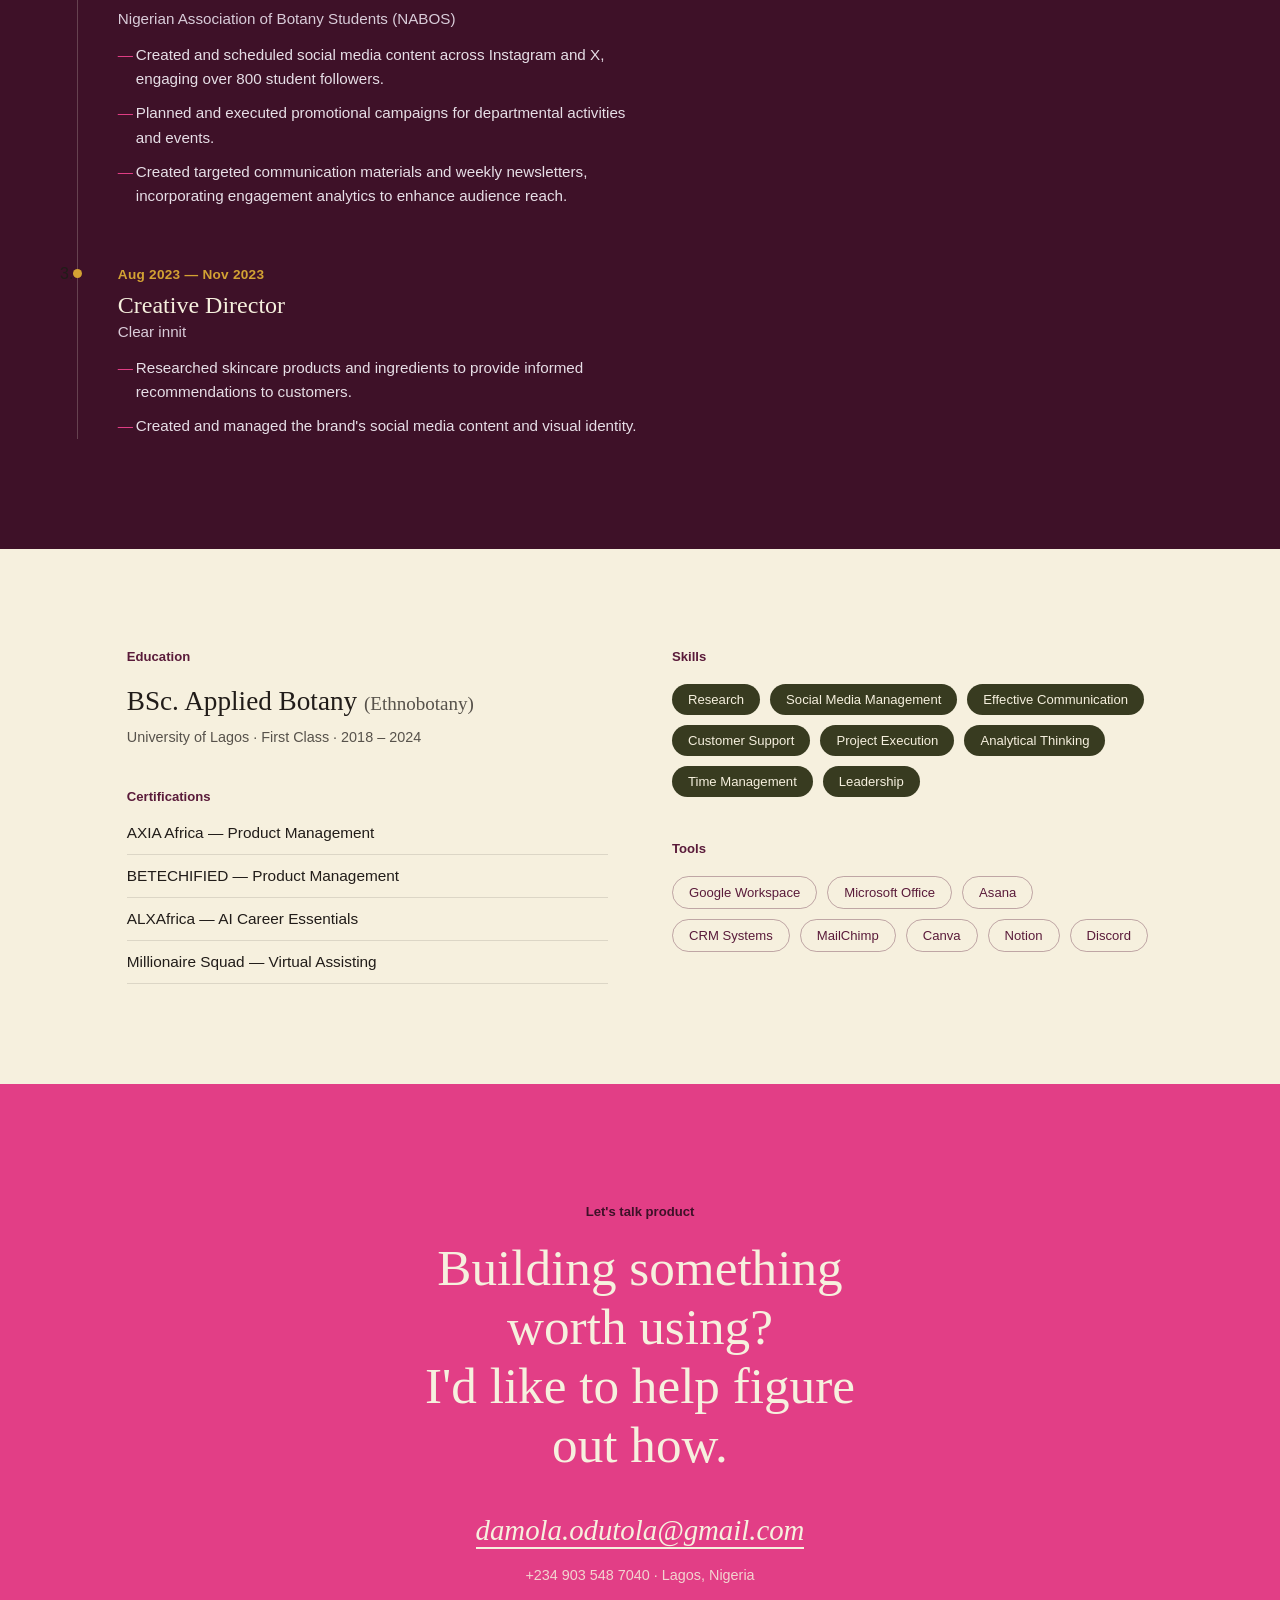
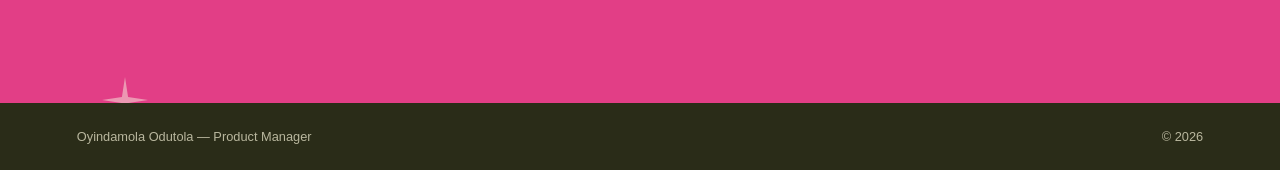
==== commit 63396edc: "index.html" ====
--- a/index.html
+++ b/index.html
@@ -57,7 +57,7 @@
 
       <div class="hero__portrait">
         <div class="hero__portrait-frame">
-          <img src="oyinda.jpg" alt="Portrait of Oyindamola Odutola" />
+          <img src="oyinda.jpeg" alt="Portrait of Oyindamola Odutola" />
         </div>
         <svg class="spark spark--1" viewBox="0 0 60 60" aria-hidden="true"><path d="M30 0 L34 26 L60 30 L34 34 L30 60 L26 34 L0 30 L26 26 Z"/></svg>
       </div>
